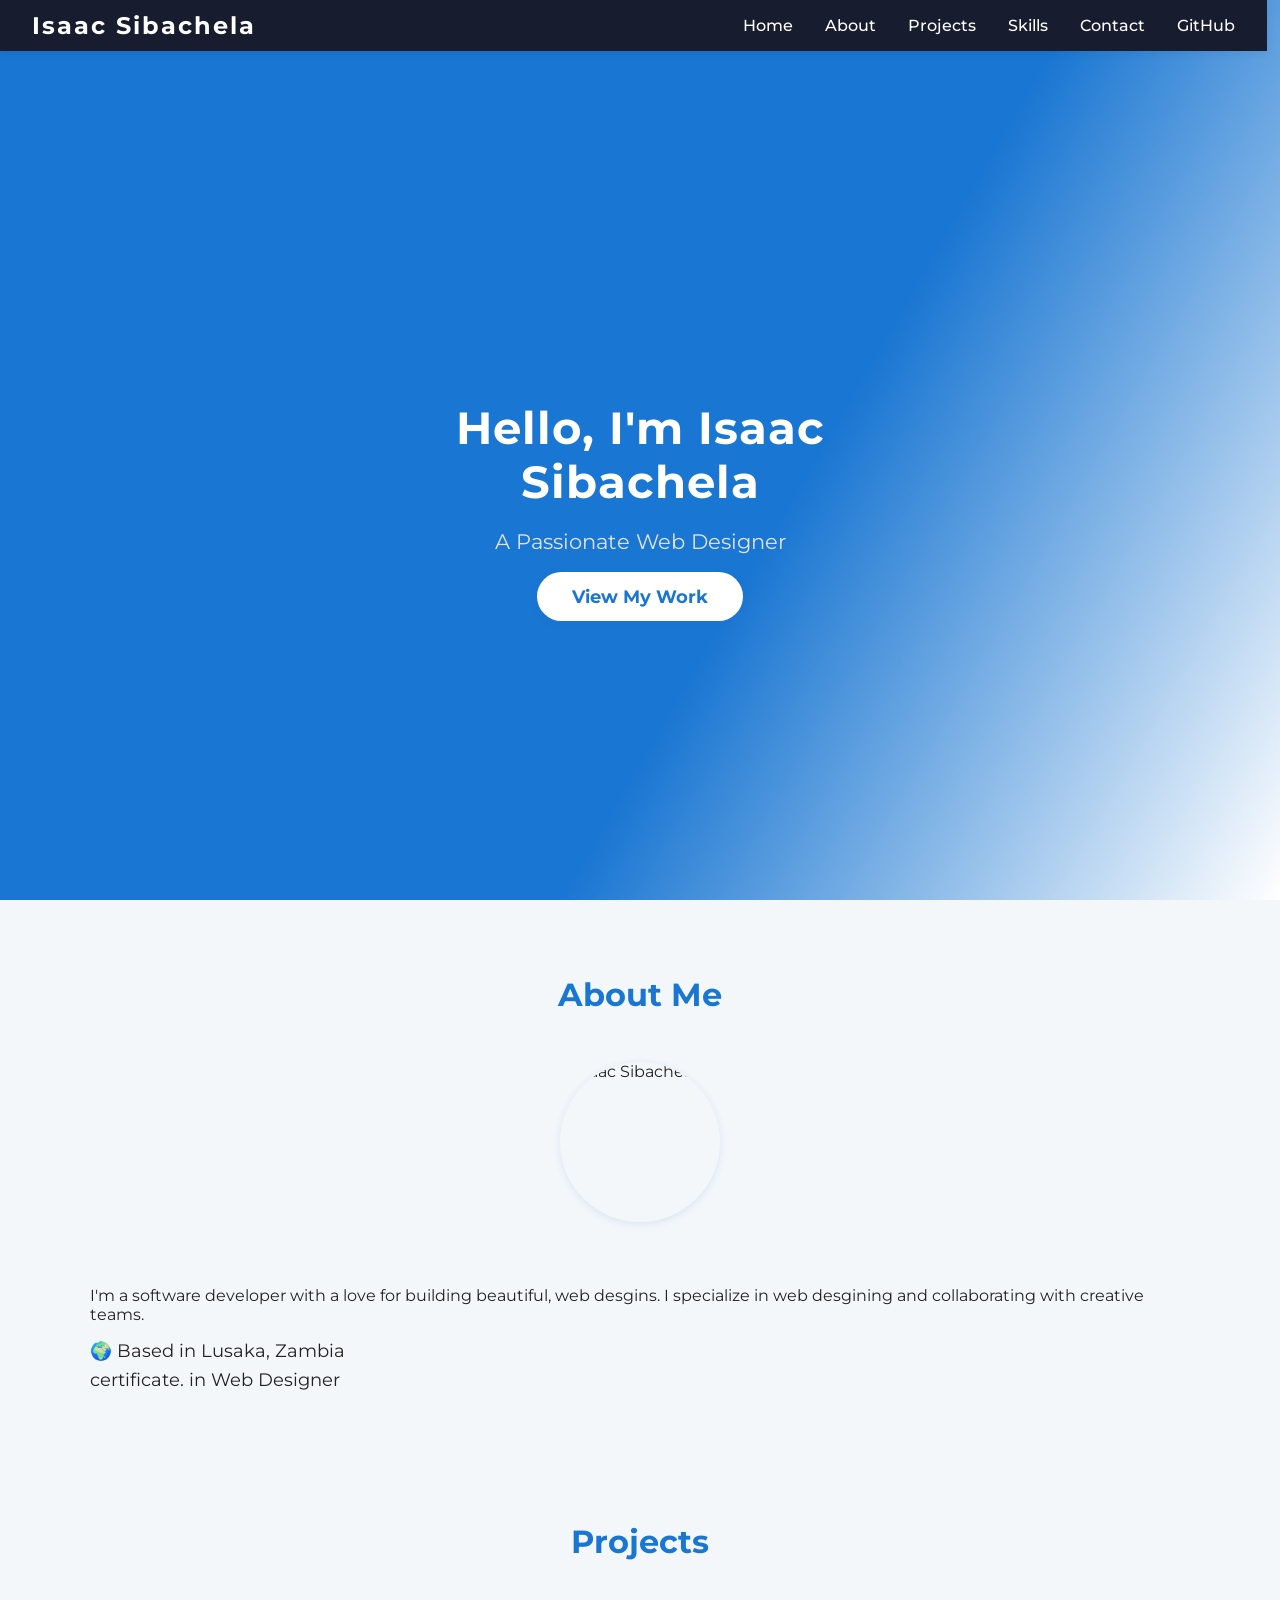
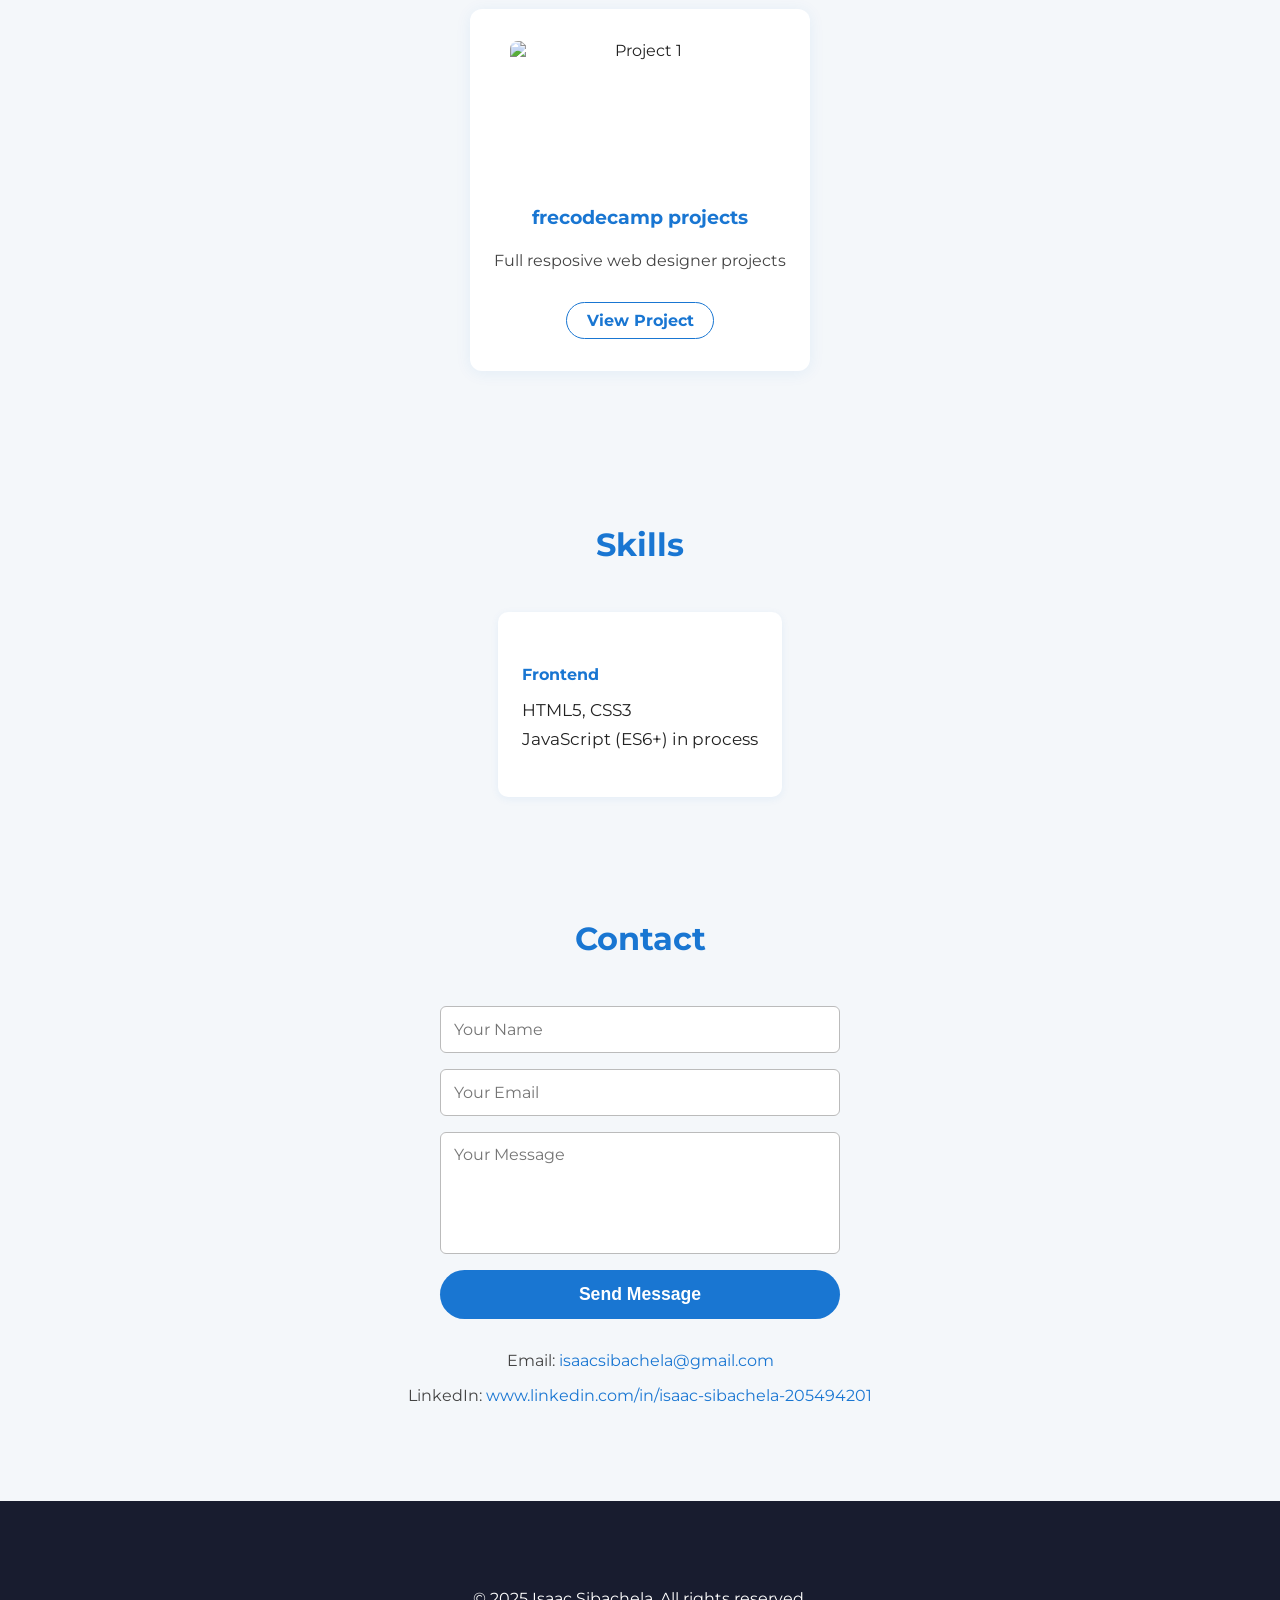
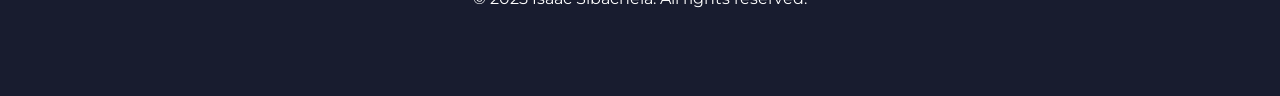
==== index.html @ 19473262 "Add files via upload" ====
<!DOCTYPE html>
<html lang="en">
<head>
  <meta charset="UTF-8">
  <title>Isaac Sibachela | Portfolio</title>
  <meta name="viewport" content="width=device-width, initial-scale=1.0">
  <link rel="stylesheet" href="index.css">
  <link href="https://fonts.googleapis.com/css?family=Montserrat:700,400&display=swap" rel="stylesheet">
</head>
<body>
  <nav id="navbar">
    <div class="nav-brand">Isaac Sibachela</div>
    <div class="nav-links">
      <a href="#welcome-section">Home</a>
      <a href="#about">About</a>
      <a href="#projects">Projects</a>
      <a href="#skills">Skills</a>
      <a href="#contact">Contact</a>
      <a id="profile-link" href="https://github.com/" target="_blank" rel="noopener">GitHub</a>
    </div>
  </nav>

  <section id="welcome-section">
    <div class="welcome-content">
      <h1>Hello, I'm Isaac Sibachela</h1>
      <p class="subtitle">A Passionate Web Designer</p>
      <a href="#projects" class="cta-btn">View My Work</a>
    </div>
  </section>

  <section id="about">
    <div class="container">
      <h2>About Me</h2>
      <div class="about-flex">
        <img src="https://media.licdn.com/dms/image/v2/C4D03AQFm6-9yOnK2wQ/profile-displayphoto-shrink_800_800/profile-displayphoto-shrink_800_800/0/1607244594062?e=1756944000&v=beta&t=vUWe6u98DFqRMeRvPpO6vaLlXsmCw8Iee3VzXwpJTrc" alt="Isaac Sibachela" class="profile-pic">
        <div>
          <p>
            I'm a software developer with a love for building beautiful, web desgins. I specialize in <!-- JavaScript, React, Node.js, and Python. I enjoy solving complex problems --> web desgining and collaborating with creative teams.
          </p>
          <ul>
            <li>🌍 Based in Lusaka, Zambia</li>
            <li>certificate. in Web Designer</li>
            <!--<li>💼 5+ years experience</li>-->
          </ul>
        </div>
      </div>
    </div>
  </section>

  <section id="projects">
    <div class="container">
      <h2>Projects</h2>
      <div class="projects-grid">
        <div class="project-tile">
          <img src="" alt="Project 1">
          <h3>frecodecamp projects</h3>
          <p>Full resposive web designer projects</p>
          <a href="projects/project.html" target="_blank">View Project</a>
        </div><!--
        <div class="project-tile">
          <img src="https://images.unsplash.com/photo-1519125323398-675f0ddb6308?auto=format&fit=crop&w=400&q=80" alt="Project 2">
          <h3>Task Manager API</h3>
          <p>RESTful API for managing tasks, built with Node.js and Express.</p>
          <a href="https://github.com/" target="_blank">View Project</a>
        </div>
        <div class="project-tile">
          <img src="https://images.unsplash.com/photo-1506744038136-46273834b3fb?auto=format&fit=crop&w=400&q=80" alt="Project 3">
          <h3>Weather App</h3>
          <p>Real-time weather app using OpenWeatherMap API and vanilla JS.</p>
          <a href="https://github.com/" target="_blank">View Project</a>-->
        </div>
      </div>
    </div>
  </section>

  <section id="skills">
    <div class="container">
      <h2>Skills</h2>
      <div class="skills-flex">
        <div>
          <h4>Frontend</h4>
          <ul>
            <li>HTML5, CSS3 </li>
            <li>JavaScript (ES6+) in process </li><!--SASS</li>
            <li>React, Redux</li>
            <li>TypeScript</li>
          </ul>
        </div>
        <div>
          <h4>Backend</h4>
          <ul>
            <li>Node.js, Express</li>
            <li>Python, Django</li>
            <li>REST APIs</li>
            <li>MongoDB, PostgreSQL</li>
          </ul>
        </div>
        <div>
          <h4>Tools</h4>
          <ul>
            <li>Git & GitHub</li>
            <li>Docker</li>
            <li>Jest, Mocha</li>
            <li>CI/CD</li>-->
          </ul>
        </div>
      </div>
    </div>
  </section>

  <section id="contact">
    <div class="container">
      <h2>Contact</h2>
      <form class="contact-form">
        <input type="text" placeholder="Your Name" required>
        <input type="email" placeholder="Your Email" required>
        <textarea rows="5" placeholder="Your Message" required></textarea>
        <button type="submit">Send Message</button>
      </form>
      <div class="contact-info">
        <p>Email: <a href="isaacsibachela@gmail.com">isaacsibachela@gmail.com</a></p>
        <p>LinkedIn: <a href="www.linkedin.com/in/isaac-sibachela-205494201" target="_blank">www.linkedin.com/in/isaac-sibachela-205494201</a></p>
      </div>
    </div>
  </section>

  <footer>
    <div class="container">
      <p>&copy; 2025 Isaac Sibachela. All rights reserved.</p>
    </div>
  </footer>
</body>
</html>
---- index.css ----
body {
  margin: 0;
  font-family: 'Montserrat', Arial, sans-serif;
  background: #f4f7fa;
  color: #222;
}

#navbar {
  position: fixed;
  top: 0;
  left: 0;
  width: 94vw;
  background: #181c2f;
  color: #fff;
  display: flex;
  align-items: center;
  justify-content: space-between;
  padding: 0.7em 2em;
  z-index: 100;
  box-shadow: 0 2px 8px rgba(0,0,0,0.07);
}

.nav-brand {
  font-size: 1.5em;
  font-weight: bold;
  letter-spacing: 2px;
}

.nav-links {
  display: flex;
  gap: 2em;
}

#navbar a, .nav-links a {
  color: #fff;
  text-decoration: none;
  font-weight: 500;
  transition: color 0.2s;
  font-size: 1em;
}

#navbar a:hover, .nav-links a:hover {
  color: #98a797;
}

#welcome-section {
  height: 100vh;
  min-height: 500px;
  background: linear-gradient(120deg, #1976d2 60%, #fff 100%);
  color: #fff;
  display: flex;
  align-items: center;
  justify-content: center;
  padding-top: 70px;
  box-sizing: border-box;
}

.welcome-content {
  text-align: center;
  max-width: 600px;
}

.welcome-content h1 {
  font-size: 2.8em;
  margin-bottom: 0.3em;
  letter-spacing: 1px;
}

.subtitle {
  font-size: 1.3em;
  margin-bottom: 1.5em;
  color: #e3e3e3;
}

.cta-btn {
  background: #fff;
  color: #1976d2;
  padding: 0.8em 2em;
  border: none;
  border-radius: 30px;
  font-size: 1.1em;
  font-weight: bold;
  cursor: pointer;
  box-shadow: 0 2px 8px rgba(25,118,210,0.08);
  transition: background 0.2s, color 0.2s;
  text-decoration: none;
}

.cta-btn:hover {
  background: #231244;
  color: #fff;
  border: 1px solid #fff;
}

.container {
  max-width: 1100px;
  margin: 0 auto;
  padding: 3em 2em;
}

#about h2, #projects h2, #skills h2, #contact h2 {
  text-align: center;
  color: #1976d2;
  margin-bottom: 1.5em;
  font-size: 2em;
}

.about-flex {
  display: flex;
  gap: 2em;
  align-items: center;
  justify-content: center;
  flex-wrap: wrap;
}

.profile-pic {
  width: 160px;
  height: 160px;
  border-radius: 50%;
  object-fit: cover;
  box-shadow: 0 2px 8px rgba(25,118,210,0.13);
  margin-bottom: 1em;
}

#about ul {
  list-style: none;
  padding: 0;
  margin: 1em 0 0 0;
}

#about ul li {
  margin-bottom: 0.5em;
  font-size: 1.1em;
}

.projects-grid {
  display: flex;
  gap: 2em;
  flex-wrap: wrap;
  justify-content: center;
}

.project-tile {
  background: #fff;
  border-radius: 12px;
  box-shadow: 0 2px 16px rgba(25,118,210,0.08);
  padding: 2em 1.5em;
  max-width: 320px;
  min-width: 260px;
  text-align: center;
  margin-bottom: 2em;
  transition: transform 0.2s, box-shadow 0.2s;
  display: flex;
  flex-direction: column;
  align-items: center;
}

.project-tile:hover {
  transform: translateY(-8px) scale(1.03);
  box-shadow: 0 8px 32px rgba(25,118,210,0.15);
}

.project-tile img {
  width: 100%;
  max-width: 260px;
  border-radius: 8px;
  margin-bottom: 1em;
  object-fit: cover;
  height: 140px;
}

.project-tile h3 {
  margin: 0.5em 0 0.3em 0;
  color: #1976d2;
}

.project-tile p {
  font-size: 1em;
  color: #444;
}

.project-tile a {
  margin-top: 1em;
  color: #1976d2;
  text-decoration: none;
  font-weight: bold;
  border: 1px solid #1976d2;
  padding: 0.5em 1.2em;
  border-radius: 20px;
  transition: background 0.2s, color 0.2s;
}

.project-tile a:hover {
  background: #1976d2;
  color: #fff;
}

.skills-flex {
  display: flex;
  gap: 2em;
  justify-content: center;
  flex-wrap: wrap;
}

.skills-flex > div {
  background: #fff;
  border-radius: 10px;
  box-shadow: 0 2px 8px rgba(25,118,210,0.07);
  padding: 2em 1.5em;
  min-width: 200px;
  max-width: 300px;
}

.skills-flex h4 {
  color: #1976d2;
  margin-bottom: 0.7em;
}

.skills-flex ul {
  list-style: none;
  padding: 0;
}

.skills-flex li {
  margin-bottom: 0.5em;
  font-size: 1.05em;
}

.contact-form {
  display: flex;
  flex-direction: column;
  gap: 1em;
  max-width: 400px;
  margin: 0 auto 2em auto;
}

.contact-form input,
.contact-form textarea {
  padding: 0.8em;
  border-radius: 6px;
  border: 1px solid #bbb;
  font-size: 1em;
  font-family: inherit;
  resize: none;
}

.contact-form button {
  background: #1976d2;
  color: #fff;
  border: none;
  border-radius: 30px;
  padding: 0.8em 2em;
  font-size: 1.1em;
  font-weight: bold;
  cursor: pointer;
  transition: background 0.2s;
}

.contact-form button:hover {
  background: #145ea8;
}

.contact-info {
  text-align: center;
  color: #444;
}

.contact-info a {
  color: #1976d2;
  text-decoration: none;
}

footer {
  background: #181c2f;
  color: #fff;
  text-align: center;
  padding: 1.5em 0;
  margin-top: 2em;
  font-size: 1em;
}

@media (max-width: 900px) {
  .projects-grid, .skills-flex, .about-flex {
    flex-direction: column;
    align-items: center;
    gap: 1.5em;
  }
  .container {
    padding: 2em 1em;
  }
}

@media (max-width: 600px) {
  #navbar {
    flex-direction: column;
    align-items: flex-start;
    padding: 1em;
    gap: 1em;
  }
  .nav-links {
    flex-direction: column;
    gap: 1em;
    width: 100%;
  }
  #welcome-section {
    padding-top: 100px;
    min-height: 400px;
  }
  .container {
    padding: 1em 0.5em;
  }
  .project-tile {
    min-width: 0;
    max-width: 100%;
    padding: 1em 0.5em;
  }
}
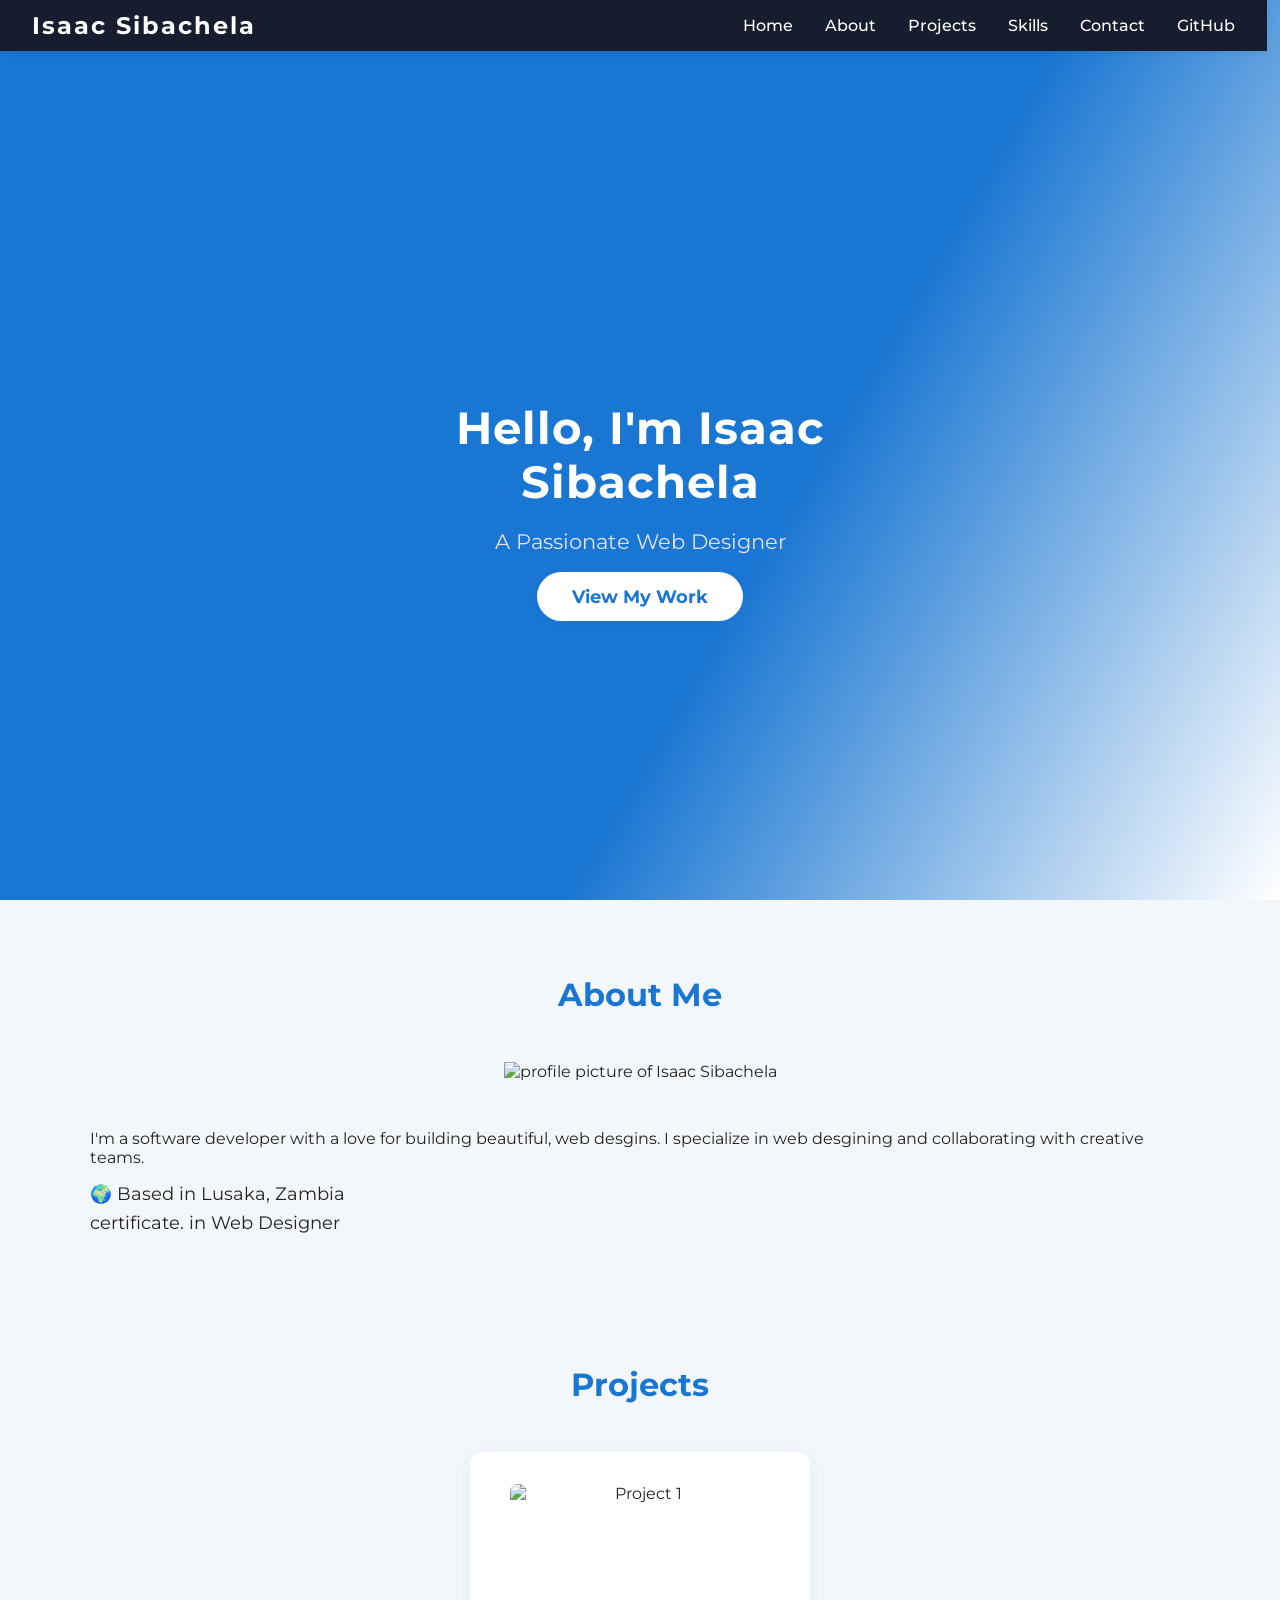
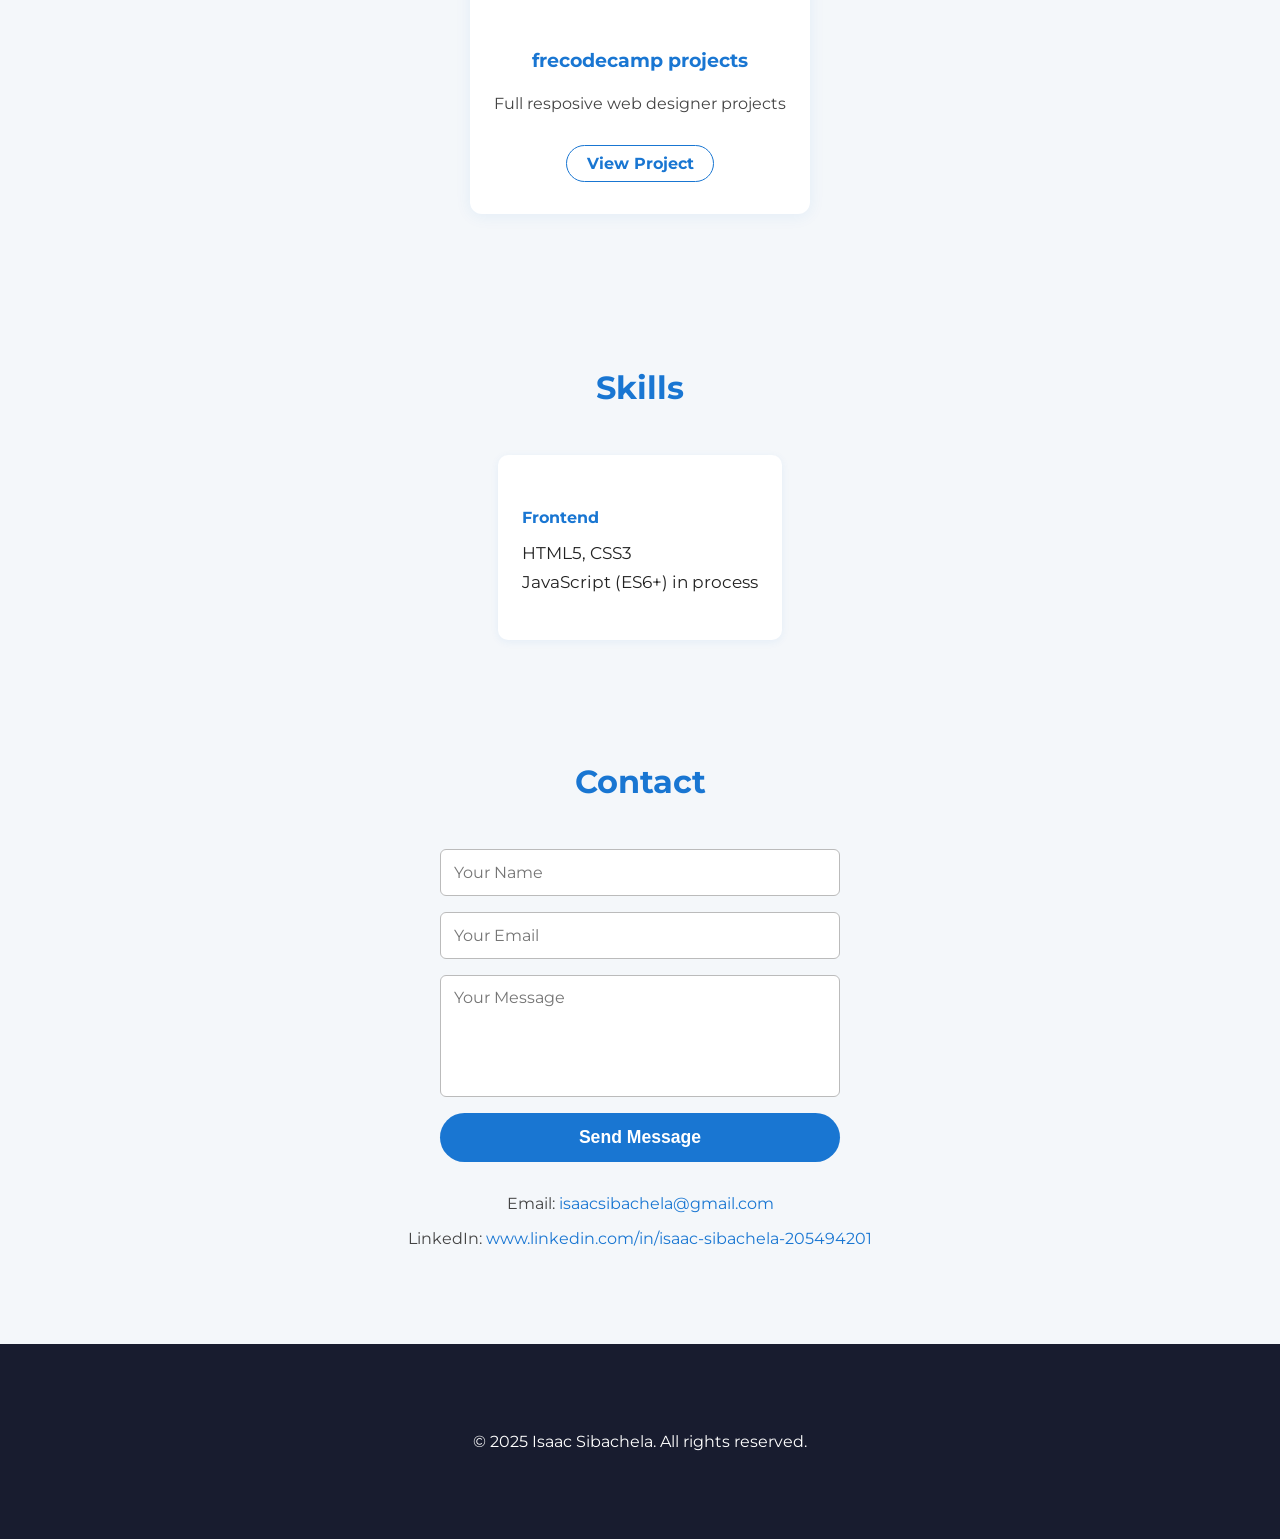
==== commit b3d64383: "Update index.html" ====
--- a/index.html
+++ b/index.html
@@ -32,7 +32,9 @@
     <div class="container">
       <h2>About Me</h2>
       <div class="about-flex">
-        <img src="https://media.licdn.com/dms/image/v2/C4D03AQFm6-9yOnK2wQ/profile-displayphoto-shrink_800_800/profile-displayphoto-shrink_800_800/0/1607244594062?e=1756944000&v=beta&t=vUWe6u98DFqRMeRvPpO6vaLlXsmCw8Iee3VzXwpJTrc" alt="Isaac Sibachela" class="profile-pic">
+       <div class="pro_pic">
+          <img src="./dp.jpg" alt="profile picture of Isaac Sibachela" width="100px">
+        </div>
         <div>
           <p>
             I'm a software developer with a love for building beautiful, web desgins. I specialize in <!-- JavaScript, React, Node.js, and Python. I enjoy solving complex problems --> web desgining and collaborating with creative teams.
@@ -52,10 +54,10 @@
       <h2>Projects</h2>
       <div class="projects-grid">
         <div class="project-tile">
-          <img src="" alt="Project 1">
+          <img src="https://i.pcmag.com/imagery/reviews/01tPXClg2WjLamQzScplH3y-15.fit_scale.size_1028x578.v1627670281.png" alt="Project 1">
           <h3>frecodecamp projects</h3>
           <p>Full resposive web designer projects</p>
-          <a href="projects/project.html" target="_blank">View Project</a>
+          <a href="projects/index.html" target="_blank">View Project</a>
         </div><!--
         <div class="project-tile">
           <img src="https://images.unsplash.com/photo-1519125323398-675f0ddb6308?auto=format&fit=crop&w=400&q=80" alt="Project 2">
@@ -130,4 +132,4 @@
     </div>
   </footer>
 </body>
-</html>+</html>
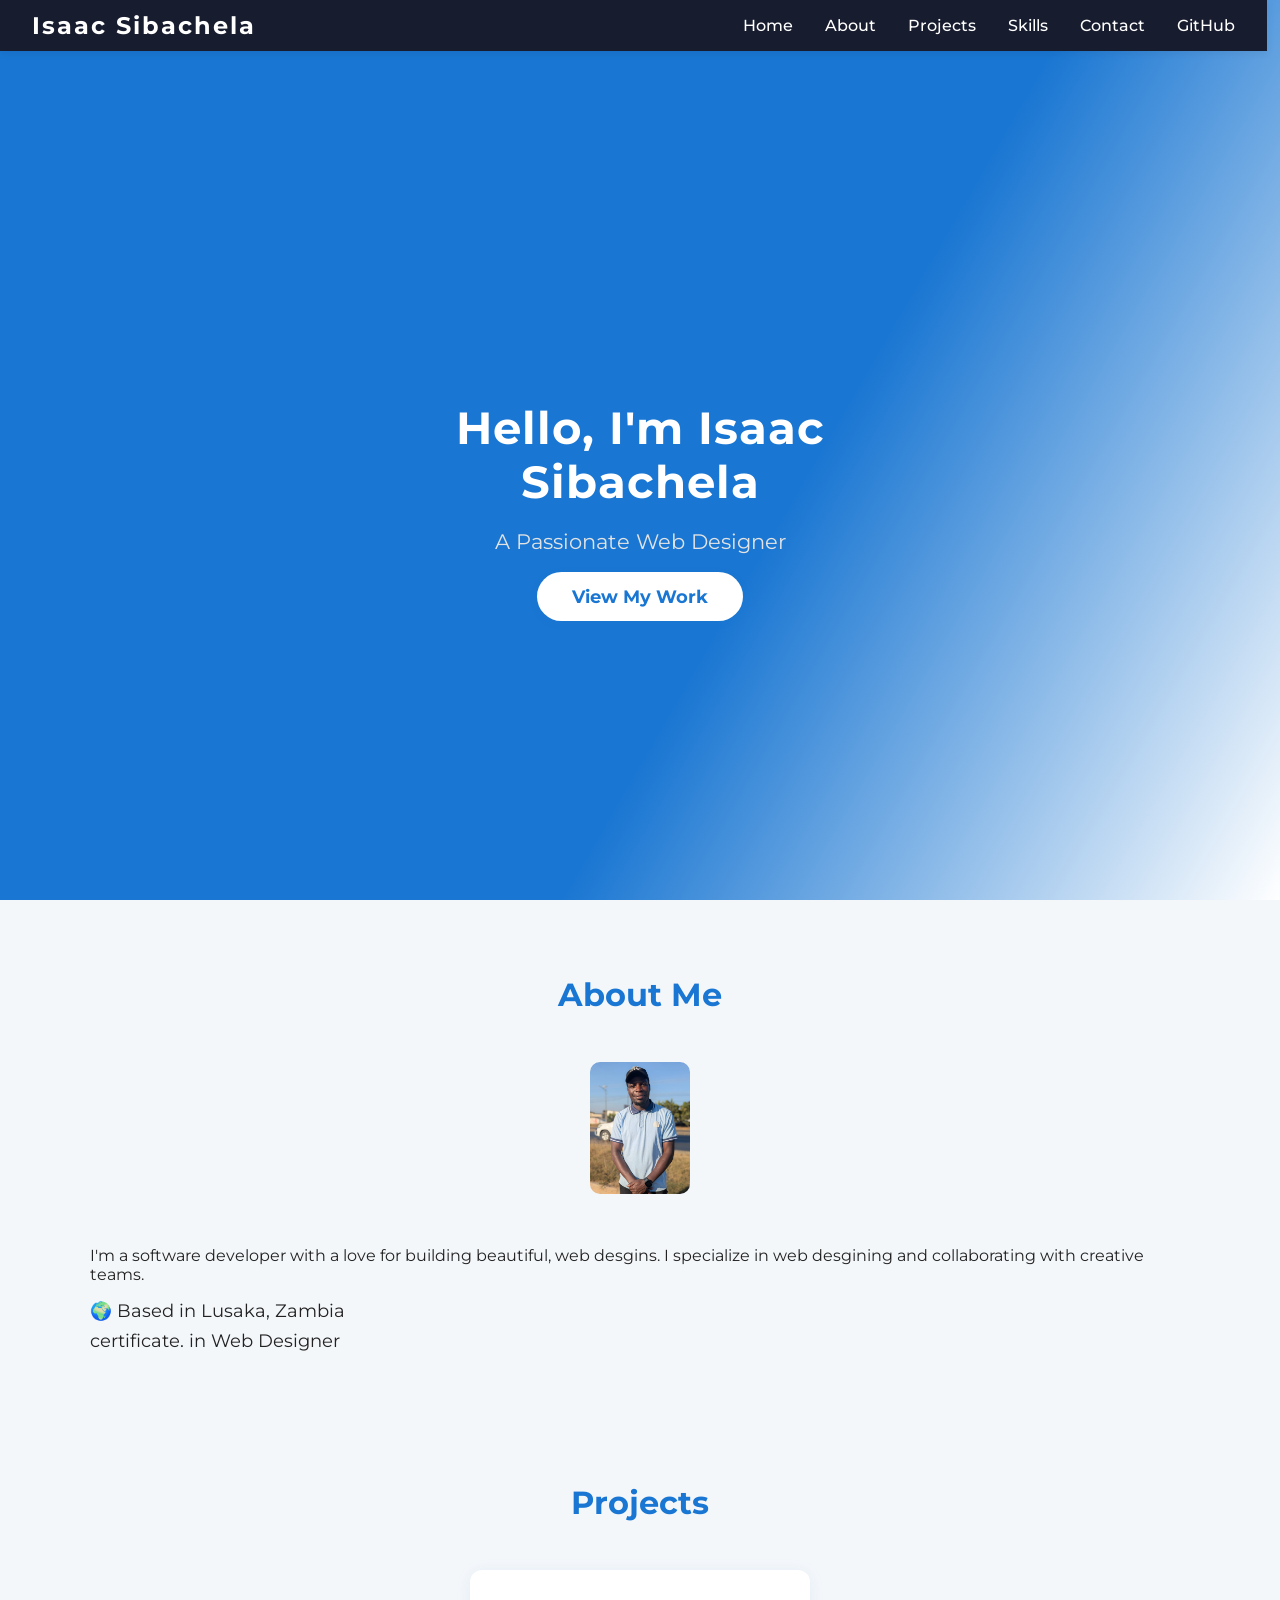
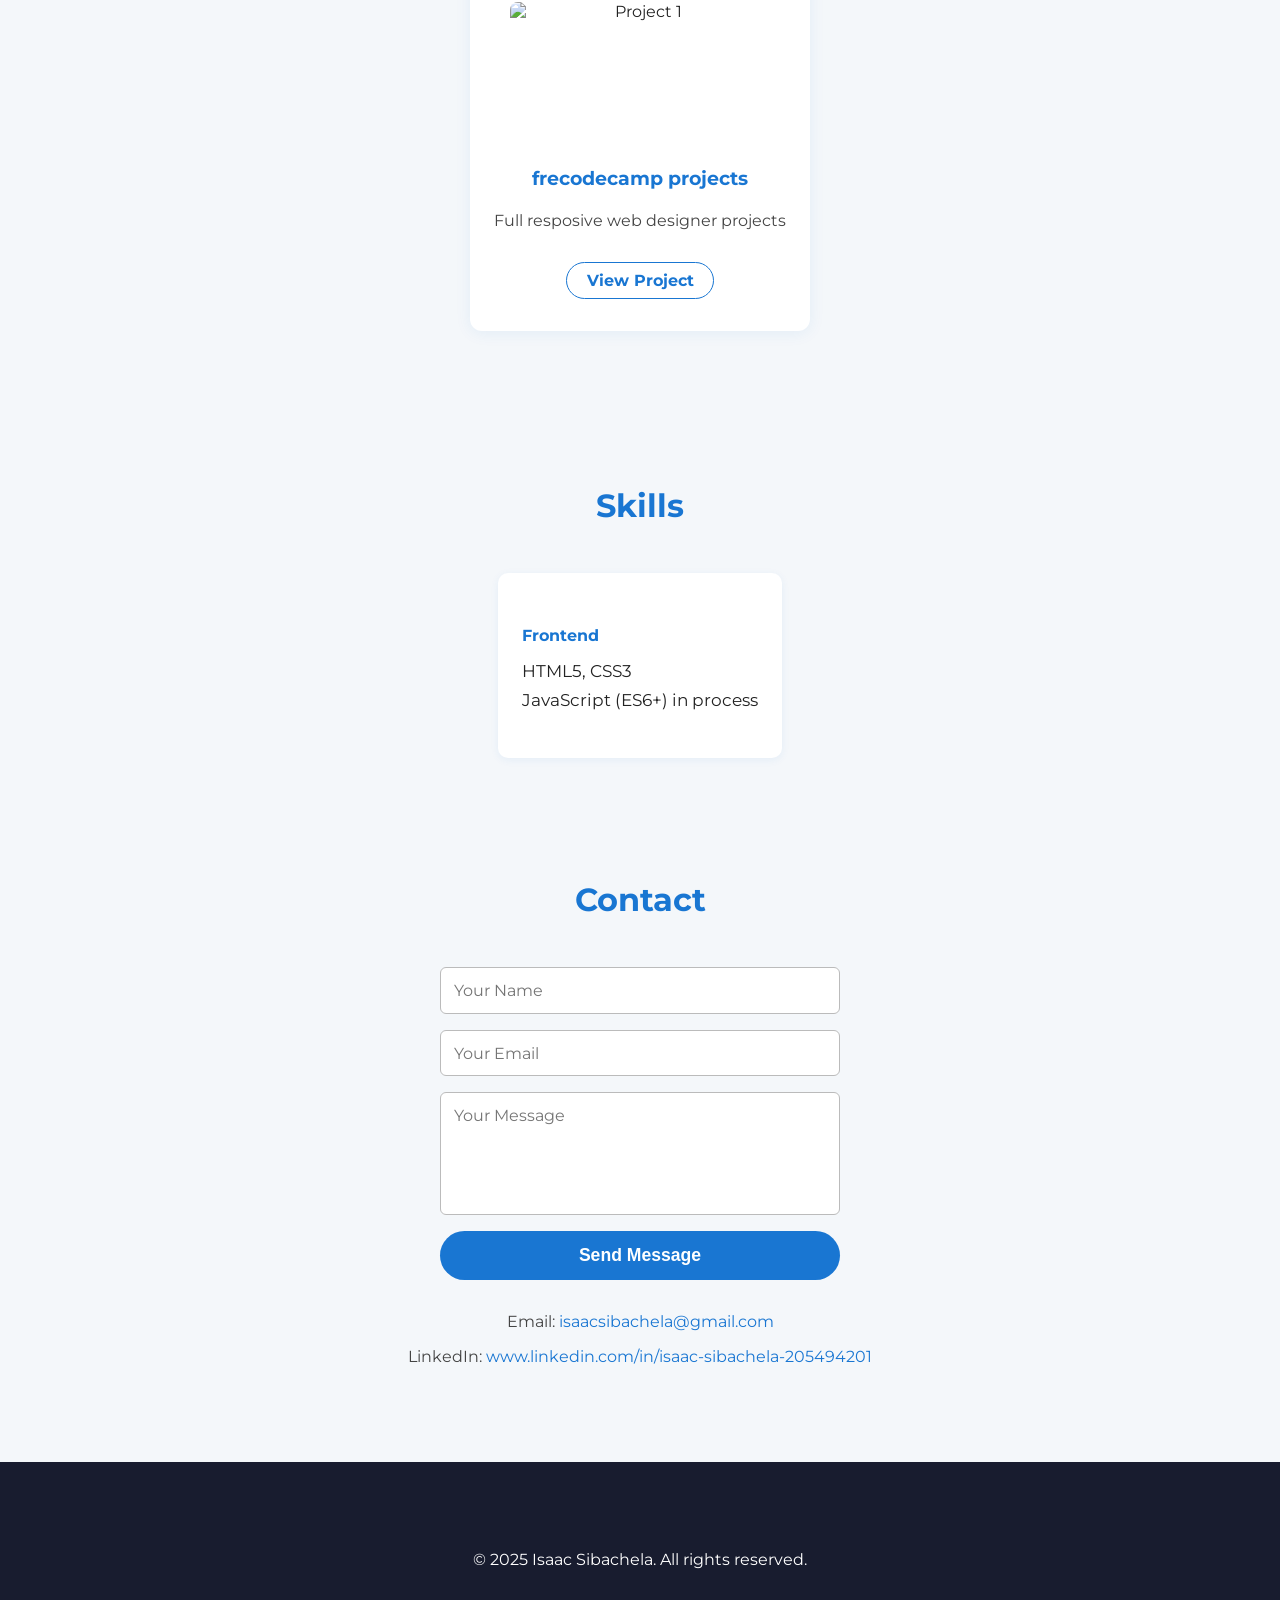
==== commit ebe5bc1e: "Update index.html" ====
--- a/index.html
+++ b/index.html
@@ -120,7 +120,7 @@
         <button type="submit">Send Message</button>
       </form>
       <div class="contact-info">
-        <p>Email: <a href="isaacsibachela@gmail.com">isaacsibachela@gmail.com</a></p>
+        <p>Email: <a href="mailto:isaacsibachela@gmail.com">isaacsibachela@gmail.com</a></p>
         <p>LinkedIn: <a href="www.linkedin.com/in/isaac-sibachela-205494201" target="_blank">www.linkedin.com/in/isaac-sibachela-205494201</a></p>
       </div>
     </div>
--- a/index.css
+++ b/index.css
@@ -113,6 +113,20 @@
   flex-wrap: wrap;
 }
 
+.pro_pic {
+  justify-content: center;
+  width: fit-content;
+
+  img {
+    border-radius: 10px;
+    height: auto;
+
+    &:hover {
+      box-shadow: 2px 2px 5px rgb(0, 88, 250);
+    }
+  }
+}
+
 .profile-pic {
   width: 160px;
   height: 160px;
@@ -314,4 +328,4 @@
     max-width: 100%;
     padding: 1em 0.5em;
   }
-}+}
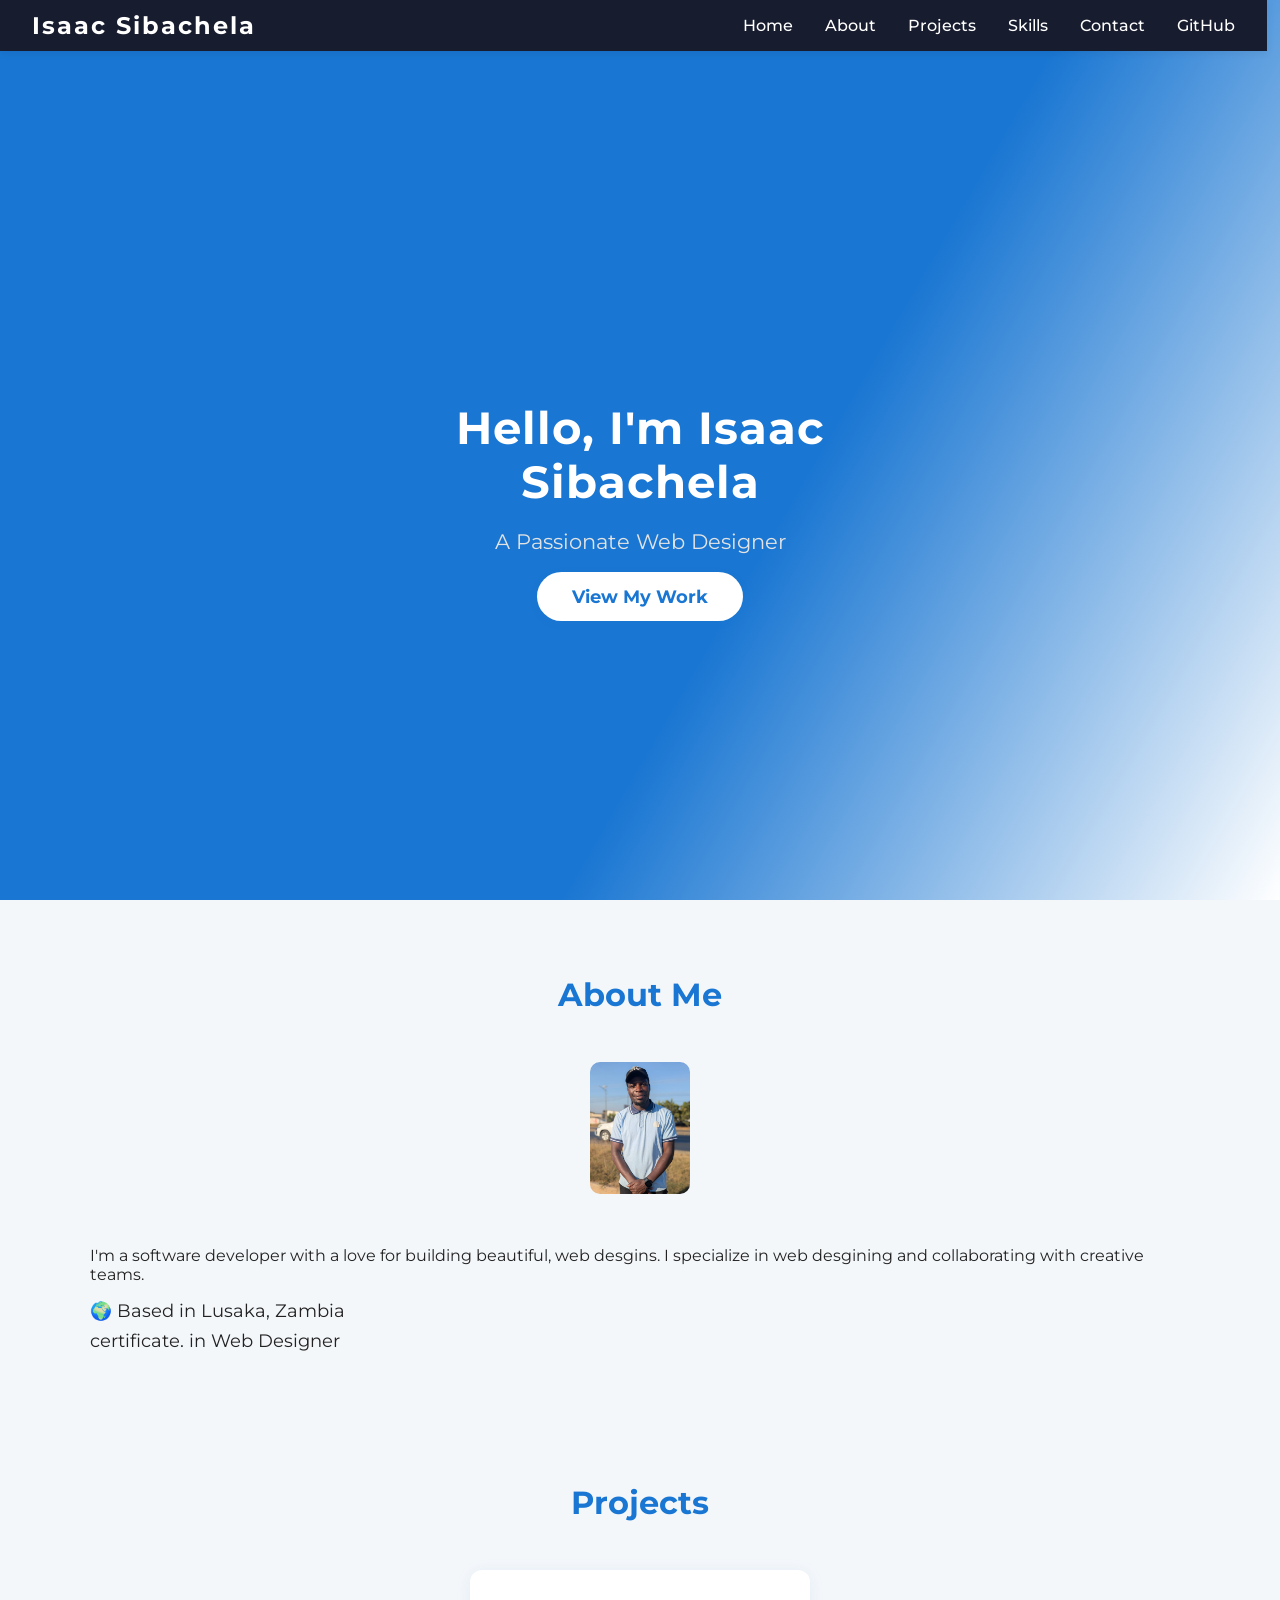
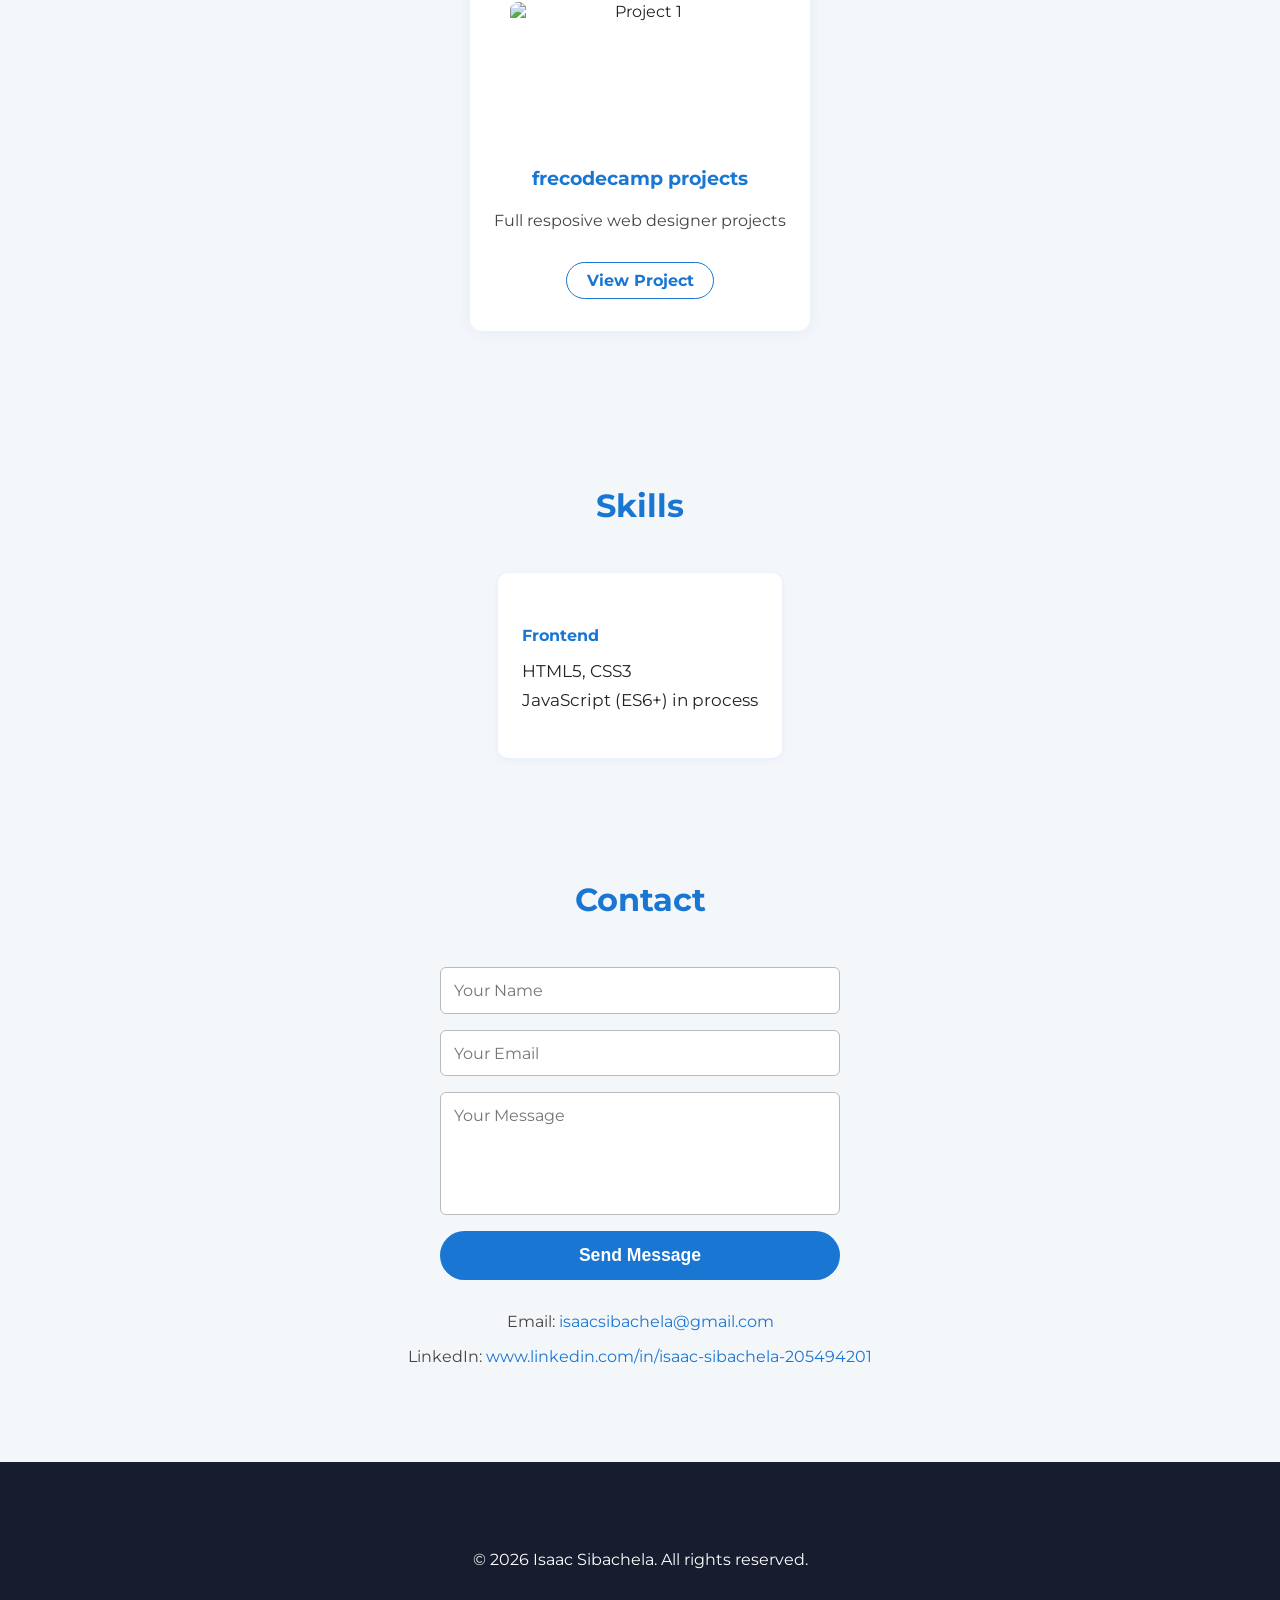
==== commit 01c266b4: "Update index.html" ====
--- a/index.html
+++ b/index.html
@@ -120,7 +120,7 @@
         <button type="submit">Send Message</button>
       </form>
       <div class="contact-info">
-        <p>Email: <a href="mailto:isaacsibachela@gmail.com">isaacsibachela@gmail.com</a></p>
+        <p>Email: <a href="mailto:isaacsibachela@gmail.com" >isaacsibachela@gmail.com</a></p>
         <p>LinkedIn: <a href="www.linkedin.com/in/isaac-sibachela-205494201" target="_blank">www.linkedin.com/in/isaac-sibachela-205494201</a></p>
       </div>
     </div>
@@ -128,7 +128,7 @@
 
   <footer>
     <div class="container">
-      <p>&copy; 2025 Isaac Sibachela. All rights reserved.</p>
+      <p>&copy; 2026 Isaac Sibachela. All rights reserved.</p>
     </div>
   </footer>
 </body>
